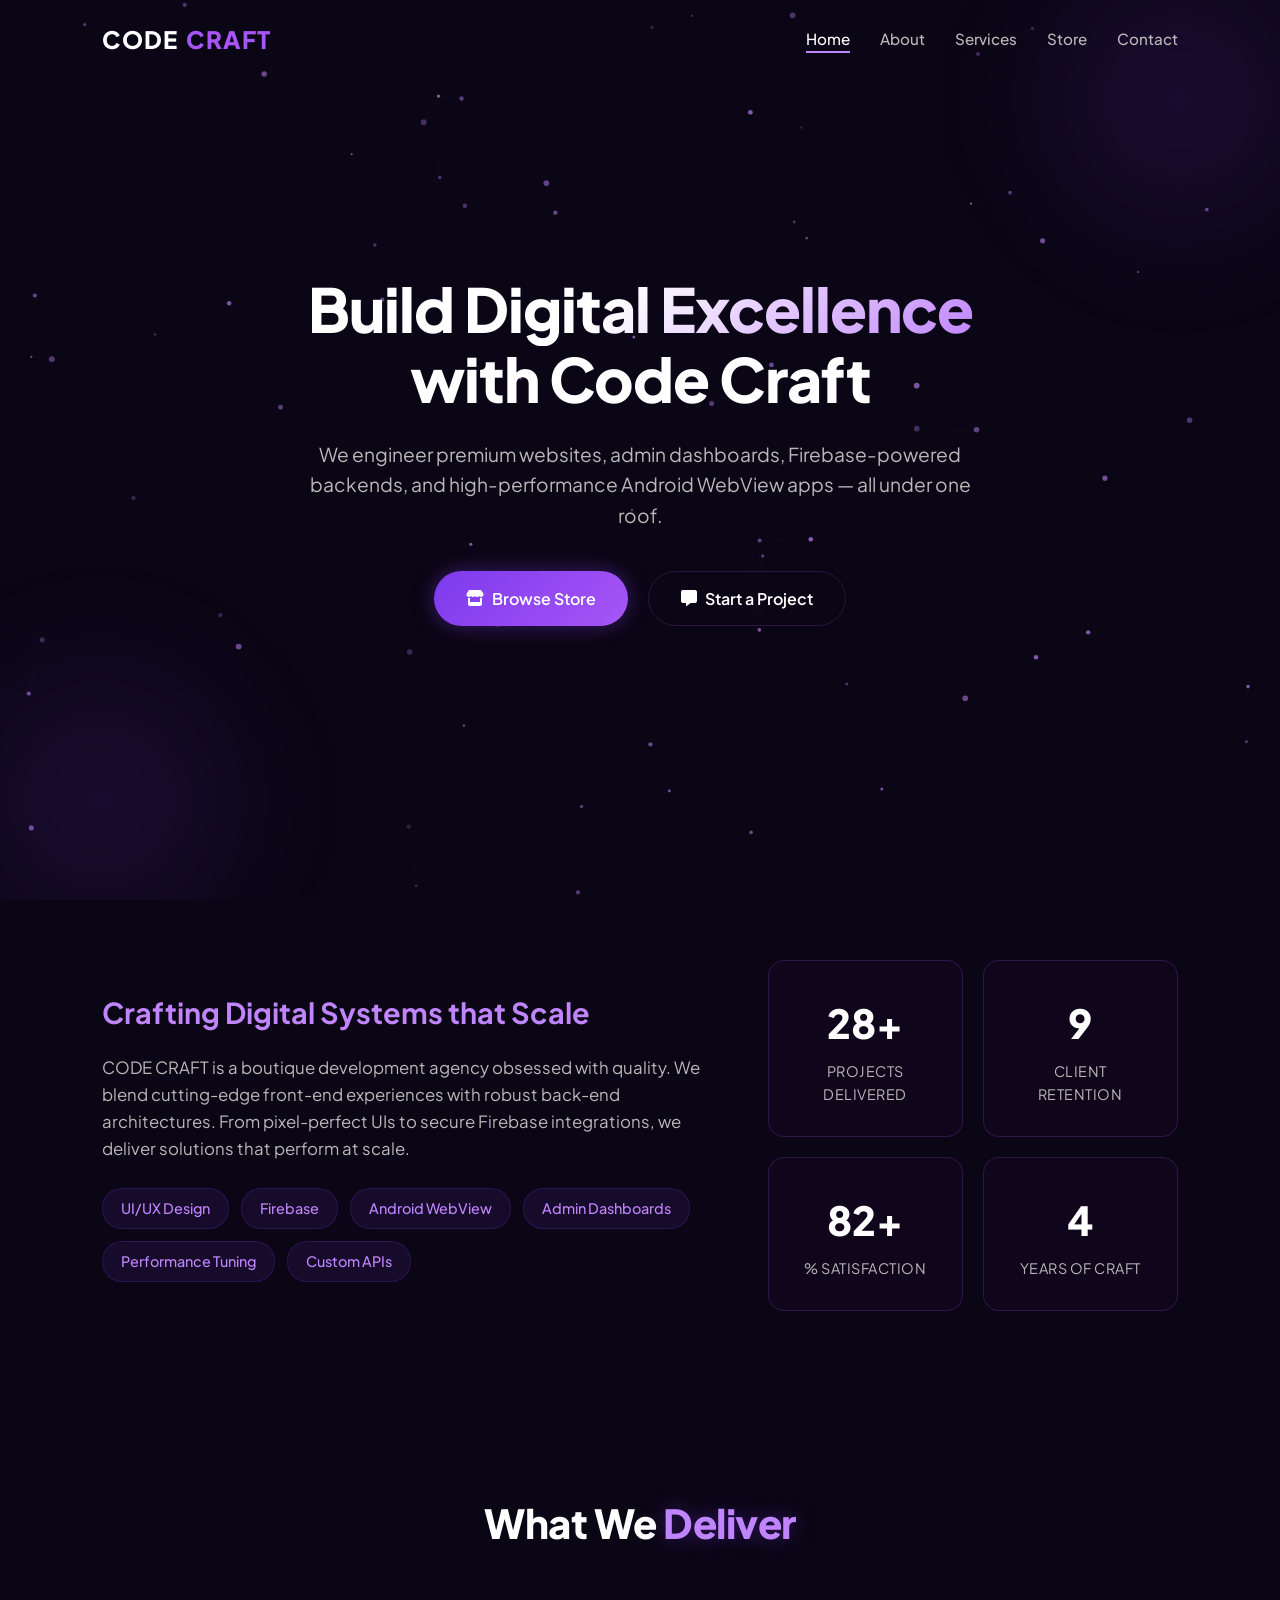
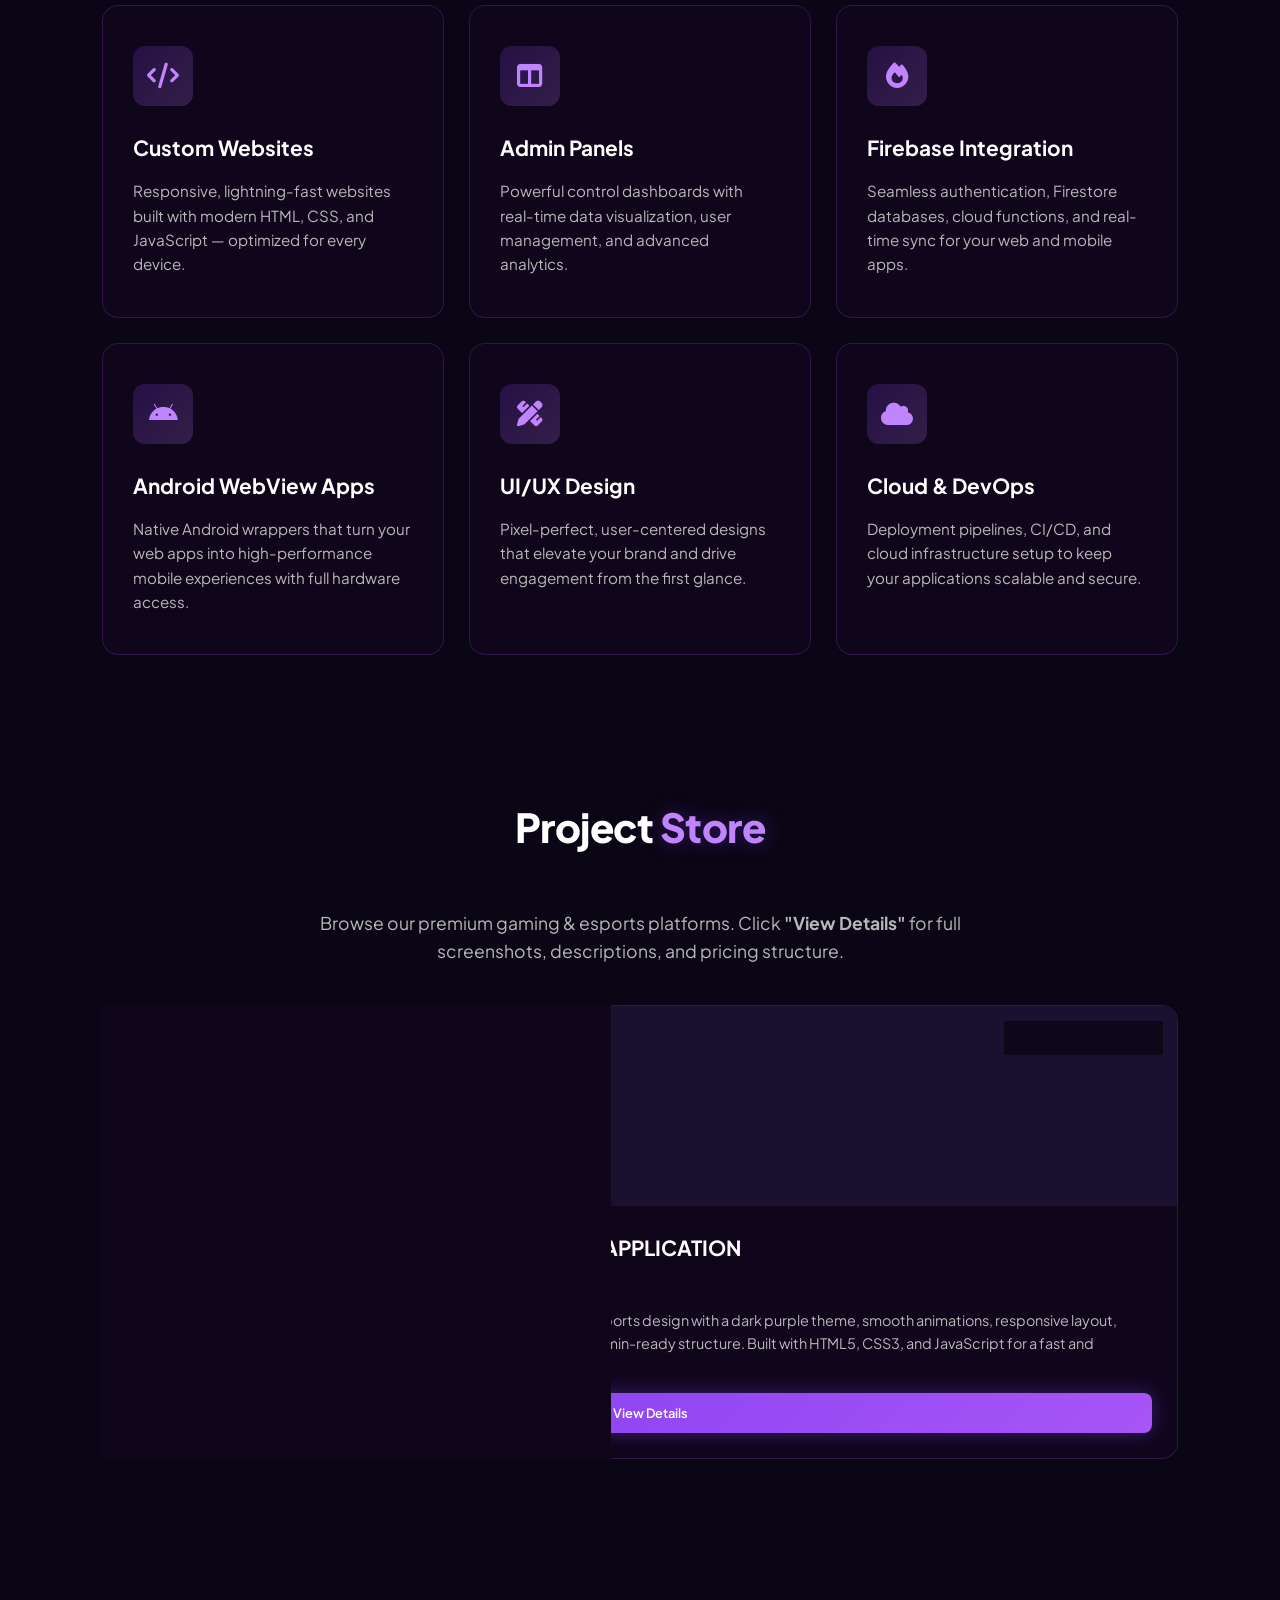
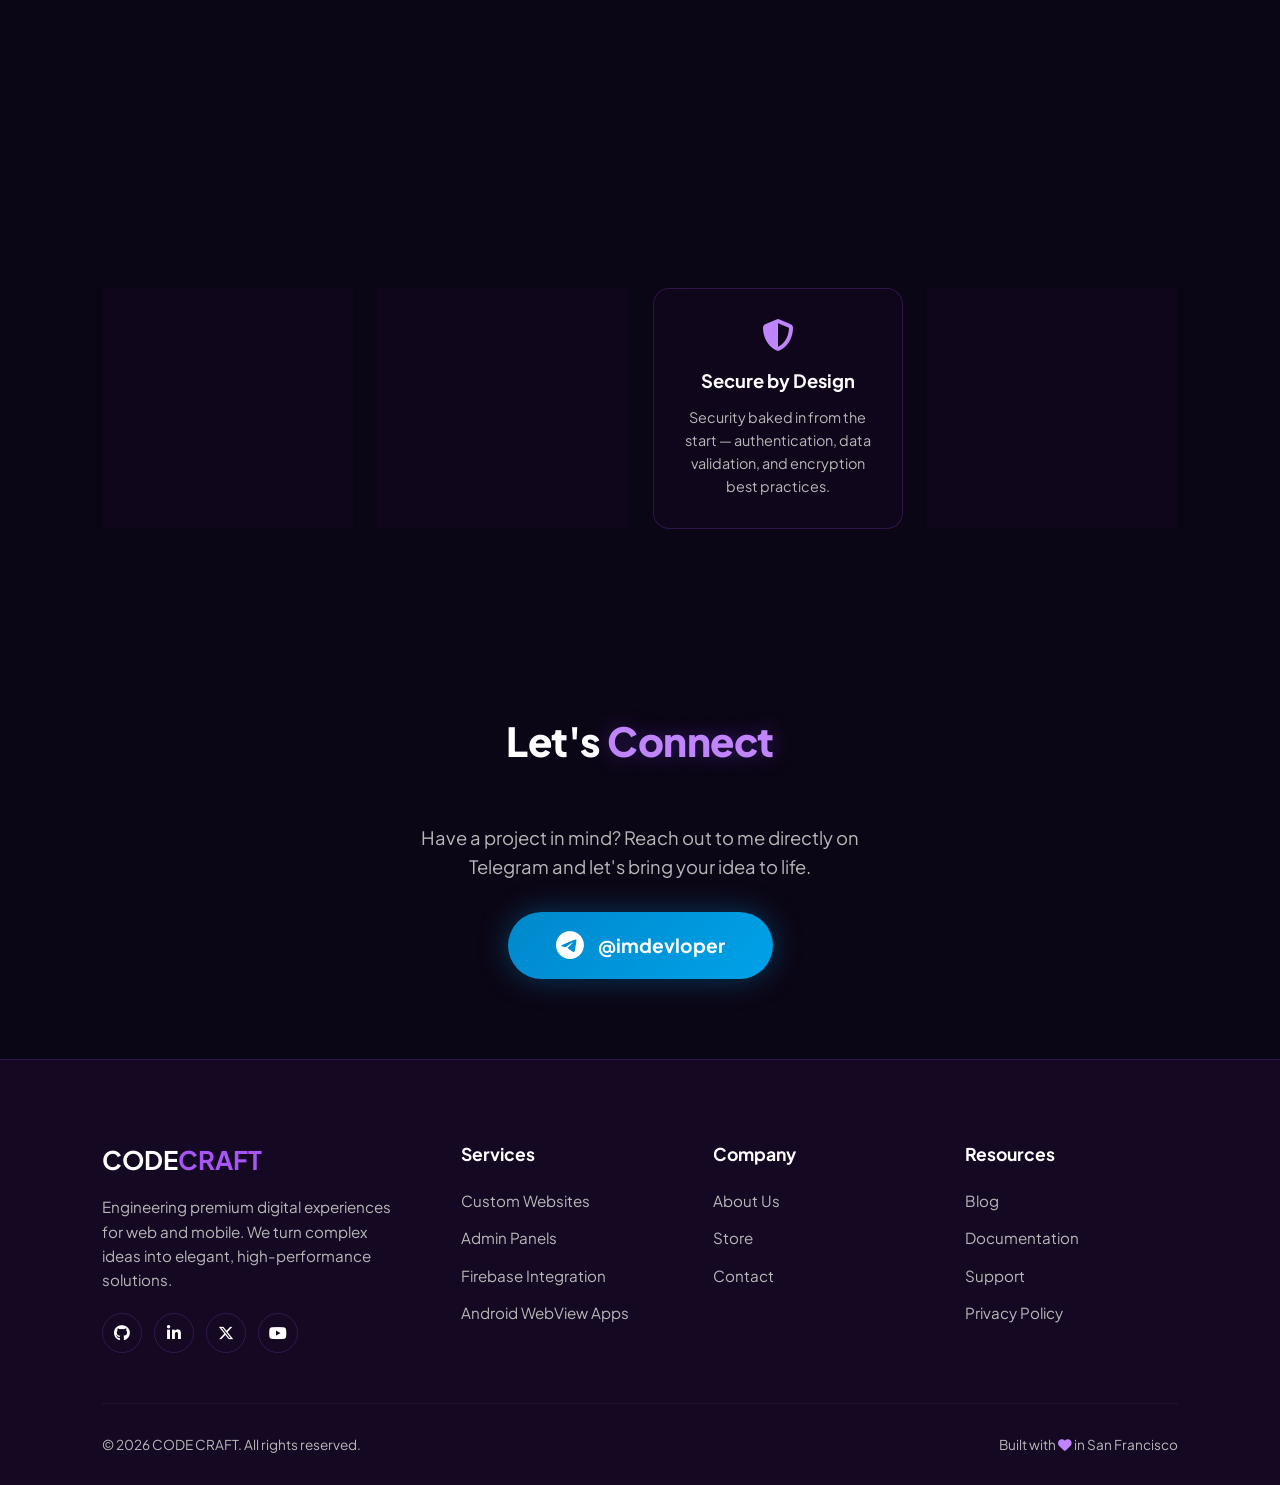
==== index.html @ 3f4c1cf3 "Add files via upload" ====
<!DOCTYPE html>
<html lang="en">
<head>
    <meta charset="UTF-8" />
    <meta name="viewport" content="width=device-width, initial-scale=1.0" />
    <title>CODE CRAFT | Project Store</title>
    <meta name="description" content="Premium software development agency specializing in custom websites, admin panels, Firebase integration, and Android WebView apps." />
    <meta name="keywords" content="Website Development, Android App, Firebase, Admin Panel, UI/UX, Portfolio, Custom Dashboard" />

    <link rel="stylesheet" href="https://cdnjs.cloudflare.com/ajax/libs/font-awesome/6.4.0/css/all.min.css" />
    <link rel="preconnect" href="https://fonts.googleapis.com" />
    <link rel="preconnect" href="https://fonts.gstatic.com" crossorigin />
    <link href="https://fonts.googleapis.com/css2?family=Plus+Jakarta+Sans:wght@300;400;500;600;700;800&display=swap" rel="stylesheet" />

    <link rel="stylesheet" href="styles.css" />
</head>
<body>

    <div id="preloader">
        <div class="loader"></div>
    </div>

    <div id="scroll-progress"></div>

    <div id="custom-glow"></div>

    <canvas id="particles-canvas"></canvas>

    <div id="admin-bar">
        <span><i class="fa-solid fa-lock-open"></i> Admin Mode</span>
        <button class="btn" id="admin-exit-btn"><i class="fa-solid fa-sign-out-alt"></i> Exit</button>
    </div>

    <header id="main-header">
        <div class="nav-container">
            <div class="logo" id="admin-trigger">CODE<span>CRAFT</span></div>
            <button class="hamburger" id="menu-toggle" aria-label="Toggle navigation menu">
                <i class="fa-solid fa-bars"></i>
            </button>
            <ul class="nav-links" id="nav-links">
                <li><a href="#hero" class="active">Home</a></li>
                <li><a href="#about">About</a></li>
                <li><a href="#services">Services</a></li>
                <li><a href="#projects">Store</a></li>
                <li><a href="#contact">Contact</a></li>
            </ul>
        </div>
    </header>

    <section class="hero section-padding" id="hero">
        <div class="hero-content">
            <h1>Build <span>Digital Excellence</span> with Code Craft</h1>
            <p>
                We engineer premium websites, admin dashboards, Firebase-powered backends,
                and high-performance Android WebView apps — all under one roof.
            </p>
            <div class="btn-group">
                <a href="#projects" class="btn btn-primary"><i class="fa-solid fa-store"></i> Browse Store</a>
                <a href="#contact" class="btn btn-secondary"><i class="fa-solid fa-message"></i> Start a Project</a>
            </div>
        </div>
        <div class="glow-circle" style="top:-100px;right:-100px;"></div>
        <div class="glow-circle" style="bottom:-100px;left:-100px;"></div>
    </section>

    <section class="section-padding" id="about" style="padding-top:60px;">
        <div class="about-grid">
            <div class="about-text reveal">
                <h3>Crafting Digital Systems that Scale</h3>
                <p>
                    CODE CRAFT is a boutique development agency obsessed with quality.
                    We blend cutting-edge front-end experiences with robust back-end
                    architectures. From pixel-perfect UIs to secure Firebase integrations,
                    we deliver solutions that perform at scale.
                </p>
                <div class="capability-tags">
                    <span class="tag">UI/UX Design</span>
                    <span class="tag">Firebase</span>
                    <span class="tag">Android WebView</span>
                    <span class="tag">Admin Dashboards</span>
                    <span class="tag">Performance Tuning</span>
                    <span class="tag">Custom APIs</span>
                </div>
            </div>
            <div class="stats-grid reveal">
                <div class="stat-card glass-panel">
                    <div class="stat-number" data-count="28">0</div>
                    <div class="stat-label">Projects Delivered</div>
                </div>
                <div class="stat-card glass-panel">
                    <div class="stat-number" data-count="9">0</div>
                    <div class="stat-label">Client Retention</div>
                </div>
                <div class="stat-card glass-panel">
                    <div class="stat-number" data-count="100">0</div>
                    <div class="stat-label">% Satisfaction</div>
                </div>
                <div class="stat-card glass-panel">
                    <div class="stat-number" data-count="4">0</div>
                    <div class="stat-label">Years of Craft</div>
                </div>
            </div>
        </div>
    </section>

    <section class="section-padding" id="services">
        <h2 class="section-title reveal">What We <span>Deliver</span></h2>
        <div class="services-grid">
            <div class="service-card glass-panel reveal">
                <div class="service-icon"><i class="fa-solid fa-code"></i></div>
                <h3>Custom Websites</h3>
                <p>Responsive, lightning-fast websites built with modern HTML, CSS, and JavaScript — optimized for every device.</p>
            </div>
            <div class="service-card glass-panel reveal">
                <div class="service-icon"><i class="fa-solid fa-table-columns"></i></div>
                <h3>Admin Panels</h3>
                <p>Powerful control dashboards with real-time data visualization, user management, and advanced analytics.</p>
            </div>
            <div class="service-card glass-panel reveal">
                <div class="service-icon"><i class="fa-solid fa-fire"></i></div>
                <h3>Firebase Integration</h3>
                <p>Seamless authentication, Firestore databases, cloud functions, and real-time sync for your web and mobile apps.</p>
            </div>
            <div class="service-card glass-panel reveal">
                <div class="service-icon"><i class="fa-brands fa-android"></i></div>
                <h3>Android WebView Apps</h3>
                <p>Native Android wrappers that turn your web apps into high-performance mobile experiences with full hardware access.</p>
            </div>
            <div class="service-card glass-panel reveal">
                <div class="service-icon"><i class="fa-solid fa-pen-ruler"></i></div>
                <h3>UI/UX Design</h3>
                <p>Pixel-perfect, user-centered designs that elevate your brand and drive engagement from the first glance.</p>
            </div>
            <div class="service-card glass-panel reveal">
                <div class="service-icon"><i class="fa-solid fa-cloud"></i></div>
                <h3>Cloud &amp; DevOps</h3>
                <p>Deployment pipelines, CI/CD, and cloud infrastructure setup to keep your applications scalable and secure.</p>
            </div>
        </div>
    </section>

    <section class="section-padding" id="projects" style="padding-top:60px;">
        <h2 class="section-title reveal">Project <span>Store</span></h2>
        <p class="store-intro reveal">
            Browse our premium gaming & esports platforms. Click <strong>"View Details"</strong> for full screenshots, descriptions, and pricing structure.
        </p>
        <div class="projects-grid" id="projects-grid">
            </div>
        <div class="add-project-card glass-panel reveal" id="add-project-card">
            <i class="fa-solid fa-circle-plus"></i>
            <span>Add New Project</span>
        </div>
    </section>

    <section class="section-padding" id="technologies" style="padding-top:40px;">
        <h2 class="section-title reveal">Tech Stack <span>&amp; Advantage</span></h2>

        <div class="tech-container reveal">
            <div class="tech-card glass-panel"><i class="fa-brands fa-html5"></i><span>HTML5</span></div>
            <div class="tech-card glass-panel"><i class="fa-brands fa-css3-alt"></i><span>CSS3</span></div>
            <div class="tech-card glass-panel"><i class="fa-brands fa-js"></i><span>JavaScript</span></div>
            <div class="tech-card glass-panel"><i class="fa-brands fa-firebase"></i><span>Firebase</span></div>
            <div class="tech-card glass-panel"><i class="fa-brands fa-android"></i><span>Android</span></div>
            <div class="tech-card glass-panel"><i class="fa-solid fa-cloud"></i><span>Cloud</span></div>
        </div>

        <div class="why-grid">
            <div class="why-card glass-panel reveal">
                <i class="fa-solid fa-gem"></i>
                <h3>Premium Quality</h3>
                <p>Every line of code is written with precision, ensuring durability and a polished user experience.</p>
            </div>
            <div class="why-card glass-panel reveal">
                <i class="fa-solid fa-bolt"></i>
                <h3>Lightning Speed</h3>
                <p>Optimized assets, lazy loading, and efficient rendering — your users will never wait.</p>
            </div>
            <div class="why-card glass-panel reveal">
                <i class="fa-solid fa-shield-halved"></i>
                <h3>Secure by Design</h3>
                <p>Security baked in from the start — authentication, data validation, and encryption best practices.</p>
            </div>
            <div class="why-card glass-panel reveal">
                <i class="fa-solid fa-headset"></i>
                <h3>Dedicated Support</h3>
                <p>We're with you beyond launch — maintenance, updates, and continuous improvement.</p>
            </div>
        </div>
    </section>

    <section class="section-padding" id="contact">
        <h2 class="section-title reveal">Let's <span>Connect</span></h2>
        <div class="contact-simple reveal">
            <p>Have a project in mind? Reach out to me directly on Telegram and let's bring your idea to life.</p>
            <a href="https://t.me/imdevloper" target="_blank" class="telegram-btn">
                <i class="fa-brands fa-telegram"></i> @imdevloper
            </a>
        </div>
    </section>

    <footer>
        <div class="footer-grid">
            <div class="footer-brand">
                <h3>CODE<span style="color:var(--primary-light);">CRAFT</span></h3>
                <p>Engineering premium digital experiences for web and mobile. We turn complex ideas into elegant, high-performance solutions.</p>
                <div class="footer-socials">
                    <a href="#" aria-label="GitHub"><i class="fa-brands fa-github"></i></a>
                    <a href="#" aria-label="LinkedIn"><i class="fa-brands fa-linkedin-in"></i></a>
                    <a href="#" aria-label="Twitter"><i class="fa-brands fa-x-twitter"></i></a>
                    <a href="#" aria-label="YouTube"><i class="fa-brands fa-youtube"></i></a>
                </div>
            </div>
            <div class="footer-col">
                <h4>Services</h4>
                <ul>
                    <li><a href="#services">Custom Websites</a></li>
                    <li><a href="#services">Admin Panels</a></li>
                    <li><a href="#services">Firebase Integration</a></li>
                    <li><a href="#services">Android WebView Apps</a></li>
                </ul>
            </div>
            <div class="footer-col">
                <h4>Company</h4>
                <ul>
                    <li><a href="#about">About Us</a></li>
                    <li><a href="#projects">Store</a></li>
                    <li><a href="#contact">Contact</a></li>
                </ul>
            </div>
            <div class="footer-col">
                <h4>Resources</h4>
                <ul>
                    <li><a href="#">Blog</a></li>
                    <li><a href="#">Documentation</a></li>
                    <li><a href="#">Support</a></li>
                    <li><a href="#">Privacy Policy</a></li>
                </ul>
            </div>
        </div>
        <div class="footer-bottom">
            <span>&copy; 2026 CODE CRAFT. All rights reserved.</span>
            <span>Built with <i class="fa-solid fa-heart" style="color:var(--accent);"></i> in San Francisco</span>
        </div>
    </footer>

    <button id="back-to-top" aria-label="Return to Scroll View Top"><i class="fa-solid fa-arrow-up"></i></button>

    <script src="projects-data.js"></script>
    <script src="common.js"></script>
    <script>
        (function () {
            'use strict';

            var projects = [];
            var grid = document.getElementById('projects-grid');

            function loadAndRender() {
                projects = ProjectsStore.loadProjects();
                renderProjects();
            }

            function renderProjects() {
                if (!grid) return;
                grid.innerHTML = '';

                projects.forEach(function (proj, index) {
                    var card = document.createElement('div');
                    card.className = 'project-card glass-panel reveal';
                    card.dataset.index = index;
                    card.dataset.id = proj.id;

                    // Thumbnail
                    var imgWrapper = document.createElement('div');
                    imgWrapper.className = 'project-img-wrapper';
                    var badge = document.createElement('span');
                    badge.className = 'project-badge';
                    badge.textContent = proj.category || 'Project';
                    var img = document.createElement('img');
                    img.className = 'lazy-img';
                    img.setAttribute('data-src', proj.thumbnail || '');
                    img.alt = proj.title || 'Project thumbnail';
                    imgWrapper.appendChild(badge);
                    imgWrapper.appendChild(img);

                    // Info
                    var info = document.createElement('div');
                    info.className = 'project-info';

                    var title = document.createElement('h3');
                    title.textContent = proj.title || 'Untitled';

                    var techDiv = document.createElement('div');
                    techDiv.className = 'project-tech';
                    (proj.tech || []).forEach(function (t) {
                        var pill = document.createElement('span');
                        pill.className = 'tech-pill';
                        pill.textContent = t;
                        techDiv.appendChild(pill);
                    });

                    // Short description
                    var desc = document.createElement('p');
                    desc.className = 'project-desc clamp';
                    desc.textContent = proj.shortDescription || '';

                    // Actions — "View Details" button (Price removed from main dashboard)
                    var actions = document.createElement('div');
                    actions.className = 'project-actions';

                    var detailsBtn = document.createElement('a');
                    detailsBtn.className = 'btn btn-primary';
                    detailsBtn.innerHTML = '<i class="fa-solid fa-circle-info"></i> View Details';
                    detailsBtn.href = 'project-details.html?id=' + encodeURIComponent(proj.id);
                    window.attachRipple && window.attachRipple(detailsBtn);

                    actions.appendChild(detailsBtn);

                    info.appendChild(title);
                    if ((proj.tech || []).length) info.appendChild(techDiv);
                    info.appendChild(desc);
                    info.appendChild(actions);

                    // Admin edit controls
                    var editControls = document.createElement('div');
                    editControls.className = 'admin-edit-controls';
                    editControls.dataset.index = index;

                    var fields = [
                        { label: 'Title', key: 'title', type: 'text' },
                        { label: 'Category', key: 'category', type: 'text' },
                        { label: 'Thumbnail URL', key: 'thumbnail', type: 'text' },
                        { label: 'Screenshot URLs (comma separated)', key: 'screenshots', type: 'textarea' },
                        { label: 'Short Description (card)', key: 'shortDescription', type: 'textarea' },
                        { label: 'Full Description (details page)', key: 'fullDescription', type: 'textarea' },
                        { label: 'Old Price (with currency symbol)', key: 'oldPrice', type: 'text' },
                        { label: 'New Price (with currency symbol)', key: 'newPrice', type: 'text' },
                        { label: 'Contact / WhatsApp Link', key: 'contactLink', type: 'text' }
                    ];

                    fields.forEach(function (field) {
                        var wrapper = document.createElement('div');
                        wrapper.className = 'edit-field';
                        var label = document.createElement('label');
                        label.textContent = field.label;
                        var input;
                        if (field.type === 'textarea') {
                            input = document.createElement('textarea');
                            input.rows = 2;
                            var value = proj[field.key];
                            if (Array.isArray(value)) value = value.join(', ');
                            input.value = value || '';
                        } else {
                            input = document.createElement('input');
                            input.type = 'text';
                            input.value = proj[field.key] || '';
                        }
                        input.dataset.field = field.key;
                        wrapper.appendChild(label);
                        wrapper.appendChild(input);
                        editControls.appendChild(wrapper);
                    });

                    var editActionsRow = document.createElement('div');
                    editActionsRow.className = 'edit-actions-row';

                    var deleteBtn = document.createElement('button');
                    deleteBtn.className = 'btn btn-danger';
                    deleteBtn.innerHTML = '<i class="fa-solid fa-trash"></i> Delete';
                    deleteBtn.addEventListener('click', function (e) {
                        e.stopPropagation();
                        deleteProject(index);
                    });

                    var saveBtn = document.createElement('button');
                    saveBtn.className = 'btn btn-admin';
                    saveBtn.innerHTML = '<i class="fa-solid fa-save"></i> Save Changes';
                    saveBtn.addEventListener('click', function (e) {
                        e.stopPropagation();
                        saveProjectFromCard(card);
                    });

                    editActionsRow.appendChild(deleteBtn);
                    editActionsRow.appendChild(saveBtn);
                    editControls.appendChild(editActionsRow);

                    info.appendChild(editControls);
                    card.appendChild(imgWrapper);
                    card.appendChild(info);
                    grid.appendChild(card);
                });

                window.lazyLoadImages && window.lazyLoadImages();
                if (window.revealObserver) {
                    document.querySelectorAll('.reveal').forEach(function (el) {
                        if (el.classList.contains('active')) return;
                        window.revealObserver.observe(el);
                    });
                }
                if (window.isAdminActive && window.isAdminActive()) {
                    document.querySelectorAll('.admin-edit-controls').forEach(function (el) { el.classList.add('active'); });
                }
            }

            function saveProjectFromCard(card) {
                var index = parseInt(card.dataset.index, 10);
                if (isNaN(index) || index >= projects.length) return;
                var editControls = card.querySelector('.admin-edit-controls');
                if (!editControls) return;

                var inputs = editControls.querySelectorAll('input, textarea');
                var updated = Object.assign({}, projects[index]);
                inputs.forEach(function (input) {
                    var key = input.dataset.field;
                    var val = input.value;
                    if (key === 'screenshots') {
                        val = val.split(',').map(function (s) { return s.trim(); }).filter(Boolean);
                    }
                    updated[key] = val;
                });
                projects[index] = updated;
                ProjectsStore.saveProjects(projects);
                renderProjects();

                var savedCard = grid.querySelector('.project-card[data-index="' + index + '"]');
                var btn = savedCard && savedCard.querySelector('.admin-edit-controls .btn-admin');
                if (btn) {
                    var orig = btn.innerHTML;
                    btn.innerHTML = '<i class="fa-solid fa-check"></i> Saved!';
                    setTimeout(function () { btn.innerHTML = orig; }, 1200);
                }
            }

            function deleteProject(index) {
                if (index < 0 || index >= projects.length) return;
                var proj = projects[index];
                var ok = window.confirm('Delete "' + (proj.title || 'this project') + '"? This cannot be undone.');
                if (!ok) return;
                projects.splice(index, 1);
                ProjectsStore.saveProjects(projects);
                renderProjects();
            }

            function addNewProject() {
                var maxId = projects.reduce(function (max, p) { return Math.max(max, Number(p.id) || 0); }, 0);
                var newProject = {
                    id: maxId + 1,
                    title: 'New Project',
                    category: 'Web Application',
                    shortDescription: 'Add a short description.',
                    fullDescription: 'Add complete details.',
                    thumbnail: 'https://images.unsplash.com/photo-1460925895917-afdab827c52f?auto=format&fit=crop&w=600&q=80',
                    screenshots: ['https://images.unsplash.com/photo-1460925895917-afdab827c52f?auto=format&fit=crop&w=1200&q=80'],
                    tech: [],
                    oldPrice: '',
                    newPrice: '',
                    contactLink: 'https://t.me/imdevloper'
                };
                projects.push(newProject);
                ProjectsStore.saveProjects(projects);
                renderProjects();

                var newCard = grid.querySelector('.project-card[data-id="' + newProject.id + '"]');
                if (newCard) {
                    newCard.scrollIntoView({ behavior: 'smooth', block: 'center' });
                    var controls = newCard.querySelector('.admin-edit-controls');
                    if (controls) controls.classList.add('active');
                }
            }

            var addProjectCard = document.getElementById('add-project-card');
            if (addProjectCard) {
                addProjectCard.addEventListener('click', addNewProject);
            }

            function syncAddCardVisibility(active) {
                if (addProjectCard) addProjectCard.classList.toggle('active', !!active);
            }

            document.addEventListener('admin-mode-change', function (e) {
                document.querySelectorAll('.admin-edit-controls').forEach(function (el) {
                    el.classList.toggle('active', e.detail.active);
                });
                syncAddCardVisibility(e.detail.active);
            });

            window.addEventListener('load', function () {
                loadAndRender();
                setTimeout(function () { window.lazyLoadImages && window.lazyLoadImages(); }, 200);
                if (window.isAdminActive) syncAddCardVisibility(window.isAdminActive());
            });
        })();
    </script>
</body>
</html>
---- styles.css ----
/* CODE CRAFT — shared stylesheet (index.html + project-details.html) */
        /* ==========================================================================
           1. DESIGN SYSTEM & VARIABLES
           ========================================================================= */
        :root {
            --bg-main: #0B0615;
            --bg-secondary: #140822;
            --primary: #7C3AED;
            --primary-light: #A855F7;
            --accent: #C084FC;
            --text-white: #FFFFFF;
            --text-gray: #B8B8B8;
            --glass-bg: rgba(20, 8, 34, 0.6);
            --glass-border: rgba(168, 85, 247, 0.2);
            --glow-shadow: 0 0 20px rgba(124, 58, 237, 0.4);
            --font-main: 'Plus Jakarta Sans', sans-serif;
            --transition: all 0.4s cubic-bezier(0.16, 1, 0.3, 1);
        }

        /* ==========================================================================
           2. BASE STYLES & RESET
           ========================================================================= */
        * {
            margin: 0;
            padding: 0;
            box-sizing: border-box;
            scroll-behavior: smooth;
        }

        body {
            background-color: var(--bg-main);
            color: var(--text-white);
            font-family: var(--font-main);
            overflow-x: hidden;
            line-height: 1.6;
        }

        ul {
            list-style: none;
        }
        a {
            color: inherit;
            text-decoration: none;
        }
        img {
            max-width: 100%;
            height: auto;
            display: block;
        }
        input,
        textarea,
        button {
            font-family: inherit;
        }

        /* Custom Scrollbar */
        ::-webkit-scrollbar {
            width: 8px;
        }
        ::-webkit-scrollbar-track {
            background: var(--bg-main);
        }
        ::-webkit-scrollbar-thumb {
            background: var(--primary);
            border-radius: 4px;
        }
        ::-webkit-scrollbar-thumb:hover {
            background: var(--primary-light);
        }

        /* Utility Components */
        .section-padding {
            padding: 100px 8% 80px 8%;
        }
        .section-title {
            text-align: center;
            font-size: 2.5rem;
            font-weight: 800;
            margin-bottom: 50px;
            letter-spacing: -0.5px;
        }
        .section-title span {
            color: var(--accent);
            text-shadow: var(--glow-shadow);
        }

        /* Glassmorphism Global Class */
        .glass-panel {
            background: var(--glass-bg);
            backdrop-filter: blur(12px);
            -webkit-backdrop-filter: blur(12px);
            border: 1px solid var(--glass-border);
            border-radius: 16px;
        }

        /* Reveal on Scroll Core Class */
        .reveal {
            opacity: 0;
            transform: translateY(30px);
            transition: opacity 0.8s ease, transform 0.8s cubic-bezier(0.16, 1, 0.3, 1);
        }
        .reveal.active {
            opacity: 1;
            transform: translateY(0);
        }

        /* ==========================================================================
           3. ADVANCED SYSTEM EFFECTS & DECORATIONS
           ========================================================================= */
        /* Preloader */
        #preloader {
            position: fixed;
            top: 0;
            left: 0;
            width: 100%;
            height: 100%;
            background: var(--bg-main);
            z-index: 9999;
            display: flex;
            justify-content: center;
            align-items: center;
            transition: opacity 0.5s ease;
        }
        .loader {
            width: 50px;
            height: 50px;
            border: 3px solid var(--glass-border);
            border-top-color: var(--primary-light);
            border-radius: 50%;
            animation: spin 1s linear infinite;
        }
        @keyframes spin {
            to {
                transform: rotate(360deg);
            }
        }

        /* Scroll Progress Bar */
        #scroll-progress {
            position: fixed;
            top: 0;
            left: 0;
            height: 4px;
            background: linear-gradient(to right, var(--primary), var(--accent));
            z-index: 1000;
            width: 0%;
        }

        /* Global Background Particles Canvas */
        #particles-canvas {
            position: fixed;
            top: 0;
            left: 0;
            width: 100%;
            height: 100%;
            z-index: -1;
            pointer-events: none;
        }

        /* Ambient Glow Circles */
        .glow-circle {
            position: absolute;
            width: 400px;
            height: 400px;
            background: radial-gradient(circle, rgba(124, 58, 237, 0.15) 0%, rgba(0, 0, 0, 0) 70%);
            border-radius: 50%;
            pointer-events: none;
            filter: blur(40px);
        }

        /* Custom Interactive Pointer Glow */
        #custom-glow {
            position: fixed;
            width: 300px;
            height: 300px;
            background: radial-gradient(circle, rgba(192, 132, 252, 0.1) 0%, rgba(0, 0, 0, 0) 70%);
            border-radius: 50%;
            pointer-events: none;
            z-index: 9998;
            transform: translate(-50%, -50%);
            display: none;
            filter: blur(20px);
        }

        /* ==========================================================================
           4. NAVIGATION HEADER
           ========================================================================= */
        header {
            position: fixed;
            top: 0;
            left: 0;
            width: 100%;
            z-index: 99;
            padding: 20px 8%;
            transition: var(--transition);
        }
        header.scrolled {
            background: rgba(11, 6, 21, 0.85);
            backdrop-filter: blur(12px);
            padding: 15px 8%;
            border-bottom: 1px solid var(--glass-border);
        }
        .nav-container {
            display: flex;
            justify-content: space-between;
            align-items: center;
        }
        .logo {
            font-size: 1.5rem;
            font-weight: 800;
            color: var(--text-white);
            letter-spacing: 1px;
            display: flex;
            align-items: center;
            gap: 8px;
            cursor: default;
        }
        .logo span {
            color: var(--primary-light);
        }
        .nav-links {
            display: flex;
            gap: 30px;
        }
        .nav-links a {
            font-size: 0.95rem;
            font-weight: 500;
            color: var(--text-gray);
            transition: var(--transition);
            position: relative;
        }
        .nav-links a:hover,
        .nav-links a.active {
            color: var(--text-white);
        }
        .nav-links a::after {
            content: '';
            position: absolute;
            bottom: -5px;
            left: 0;
            width: 0;
            height: 2px;
            background: var(--accent);
            transition: var(--transition);
        }
        .nav-links a:hover::after,
        .nav-links a.active::after {
            width: 100%;
        }

        /* Mobile Menu Toggle */
        .hamburger {
            display: none;
            cursor: pointer;
            background: none;
            border: none;
            color: white;
            font-size: 1.5rem;
        }

        /* ==========================================================================
           5. HERO SECTION
           ========================================================================= */
        .hero {
            min-height: 100vh;
            display: flex;
            align-items: center;
            position: relative;
            overflow: hidden;
            padding-top: 80px;
        }
        .hero-content {
            max-width: 800px;
            margin: 0 auto;
            text-align: center;
            z-index: 2;
        }
        .hero h1 {
            font-size: 3.8rem;
            font-weight: 800;
            line-height: 1.15;
            margin-bottom: 25px;
            letter-spacing: -1px;
        }
        .hero h1 span {
            background: linear-gradient(135deg, var(--text-white) 30%, var(--accent) 100%);
            -webkit-background-clip: text;
            -webkit-text-fill-color: transparent;
        }
        .hero p {
            font-size: 1.2rem;
            color: var(--text-gray);
            margin-bottom: 40px;
            max-width: 700px;
            margin-inline: auto;
        }

        /* Interactive Luxury Buttons */
        .btn-group {
            display: flex;
            gap: 20px;
            justify-content: center;
        }
        .btn {
            padding: 14px 32px;
            border-radius: 30px;
            font-weight: 600;
            font-size: 1rem;
            cursor: pointer;
            transition: var(--transition);
            position: relative;
            overflow: hidden;
            display: inline-flex;
            align-items: center;
            gap: 8px;
        }
        .btn-primary {
            background: linear-gradient(135deg, var(--primary), var(--primary-light));
            color: var(--text-white);
            border: none;
            box-shadow: var(--glow-shadow);
        }
        .btn-primary:hover {
            box-shadow: 0 0 30px rgba(168, 85, 247, 0.6);
            transform: translateY(-2px);
        }
        .btn-secondary {
            background: transparent;
            color: var(--text-white);
            border: 1px solid var(--glass-border);
            backdrop-filter: blur(5px);
        }
        .btn-secondary:hover {
            background: rgba(255, 255, 255, 0.05);
            border-color: var(--accent);
            transform: translateY(-2px);
        }
        .btn-buy {
            background: linear-gradient(135deg, #00c853, #00e676);
            color: #fff;
            border: none;
            box-shadow: 0 0 20px rgba(0, 200, 83, 0.3);
        }
        .btn-buy:hover {
            box-shadow: 0 0 40px rgba(0, 200, 83, 0.5);
            transform: translateY(-2px);
        }

        /* Admin-only edit button */
        .btn-admin {
            background: rgba(255, 215, 0, 0.15);
            border: 1px solid gold;
            color: gold;
        }
        .btn-admin:hover {
            background: rgba(255, 215, 0, 0.25);
        }

        /* Button Ripple Effect Style */
        .ripple {
            position: absolute;
            background: rgba(255, 255, 255, 0.3);
            border-radius: 50%;
            transform: scale(0);
            animation: ripple-anim 0.6s linear;
            pointer-events: none;
        }
        @keyframes ripple-anim {
            to {
                transform: scale(4);
                opacity: 0;
            }
        }

        /* ==========================================================================
           6. ABOUT & STATS SECTION
           ========================================================================= */
        .about-grid {
            display: grid;
            grid-template-columns: 1.2fr 0.8fr;
            gap: 50px;
            align-items: center;
        }
        .about-text h3 {
            font-size: 1.8rem;
            margin-bottom: 20px;
            color: var(--accent);
        }
        .about-text p {
            color: var(--text-gray);
            margin-bottom: 25px;
            font-size: 1.05rem;
        }
        .capability-tags {
            display: flex;
            flex-wrap: wrap;
            gap: 12px;
        }
        .tag {
            padding: 8px 18px;
            background: rgba(124, 58, 237, 0.1);
            border: 1px solid rgba(124, 58, 237, 0.2);
            border-radius: 20px;
            font-size: 0.9rem;
            color: var(--accent);
            font-weight: 500;
        }

        /* Stats Grid */
        .stats-grid {
            display: grid;
            grid-template-columns: repeat(2, 1fr);
            gap: 20px;
        }
        .stat-card {
            padding: 30px;
            text-align: center;
            transition: var(--transition);
        }
        .stat-card:hover {
            transform: translateY(-5px);
            border-color: var(--accent);
        }
        .stat-number {
            font-size: 2.5rem;
            font-weight: 800;
            color: var(--text-white);
            margin-bottom: 5px;
        }
        .stat-label {
            font-size: 0.9rem;
            color: var(--text-gray);
            letter-spacing: 0.5px;
            text-transform: uppercase;
        }

        /* ==========================================================================
           7. SERVICES SECTION (Premium Animated Cards)
           ========================================================================= */
        .services-grid {
            display: grid;
            grid-template-columns: repeat(auto-fit, minmax(280px, 1fr));
            gap: 25px;
        }
        .service-card {
            padding: 40px 30px;
            position: relative;
            overflow: hidden;
            transition: var(--transition);
            display: flex;
            flex-direction: column;
            gap: 15px;
        }
        .service-card::before {
            content: '';
            position: absolute;
            top: 0;
            left: 0;
            width: 100%;
            height: 100%;
            background: linear-gradient(135deg, transparent, rgba(168, 85, 247, 0.05));
            opacity: 0;
            transition: var(--transition);
        }
        .service-card:hover::before {
            opacity: 1;
        }
        .service-card:hover {
            transform: translateY(-8px);
            border-color: var(--accent);
            box-shadow: var(--glow-shadow);
        }
        .service-icon {
            width: 60px;
            height: 60px;
            border-radius: 12px;
            background: linear-gradient(135deg, rgba(124, 58, 237, 0.2), rgba(192, 132, 252, 0.2));
            display: flex;
            justify-content: center;
            align-items: center;
            font-size: 1.6rem;
            color: var(--accent);
            margin-bottom: 10px;
        }
        .service-card h3 {
            font-size: 1.3rem;
            font-weight: 700;
        }
        .service-card p {
            color: var(--text-gray);
            font-size: 0.95rem;
        }

        /* ==========================================================================
           8. PROJECT STORE SECTION
           ========================================================================= */
        .store-intro {
            text-align: center;
            color: var(--text-gray);
            font-size: 1.1rem;
            margin-bottom: 40px;
            max-width: 700px;
            margin-left: auto;
            margin-right: auto;
        }
        .projects-grid {
            display: grid;
            grid-template-columns: repeat(auto-fit, minmax(320px, 1fr));
            gap: 30px;
        }
        .project-card {
            overflow: hidden;
            display: flex;
            flex-direction: column;
            transition: var(--transition);
            height: 100%;
            cursor: default;
        }
        .project-card:hover {
            transform: translateY(-8px);
            border-color: var(--accent);
            box-shadow: var(--glow-shadow);
        }
        .project-img-wrapper {
            position: relative;
            width: 100%;
            height: 200px;
            overflow: hidden;
            background: #1a1030;
        }
        .project-img-wrapper img {
            width: 100%;
            height: 100%;
            object-fit: cover;
            transition: transform 0.6s cubic-bezier(0.16, 1, 0.3, 1);
        }
        .project-card:hover .project-img-wrapper img {
            transform: scale(1.08);
        }
        .project-badge {
            position: absolute;
            top: 15px;
            right: 15px;
            padding: 6px 14px;
            background: rgba(11, 6, 21, 0.8);
            border: 1px solid var(--accent);
            border-radius: 20px;
            font-size: 0.75rem;
            font-weight: 600;
            color: var(--accent);
            backdrop-filter: blur(5px);
        }
        .project-info {
            padding: 25px;
            flex-grow: 1;
            display: flex;
            flex-direction: column;
        }
        .project-info h3 {
            font-size: 1.3rem;
            font-weight: 700;
            margin-bottom: 8px;
        }
        .project-tech {
            display: flex;
            flex-wrap: wrap;
            gap: 6px;
            margin-bottom: 12px;
        }
        .tech-pill {
            font-size: 0.7rem;
            color: var(--text-gray);
            background: rgba(255, 255, 255, 0.05);
            padding: 3px 10px;
            border-radius: 4px;
        }
        .project-desc {
            color: var(--text-gray);
            font-size: 0.9rem;
            margin-bottom: 15px;
            flex-grow: 1;
        }
        /* Card short-description: clamp to 3 lines with an automatic ellipsis */
        .project-desc.clamp {
            display: -webkit-box;
            -webkit-line-clamp: 3;
            -webkit-box-orient: vertical;
            overflow: hidden;
        }
        .project-price {
            display: inline-block;
            background: linear-gradient(135deg, var(--primary), var(--primary-light));
            padding: 6px 20px;
            border-radius: 20px;
            font-weight: 700;
            font-size: 1.1rem;
            margin-bottom: 15px;
            align-self: flex-start;
            box-shadow: var(--glow-shadow);
        }
        .project-actions {
            display: flex;
            gap: 10px;
            margin-top: auto;
            flex-wrap: wrap;
        }
        .project-actions .btn {
            padding: 10px 16px;
            font-size: 0.8rem;
            flex: 1;
            justify-content: center;
            border-radius: 8px;
            min-width: 80px;
        }

        /* ===== ADMIN EDIT STYLES ===== */
        .admin-edit-controls {
            display: none;
            margin-top: 10px;
            border-top: 1px solid rgba(255, 215, 0, 0.2);
            padding-top: 15px;
            gap: 10px;
            flex-direction: column;
        }
        .admin-edit-controls.active {
            display: flex;
        }
        .admin-edit-controls .edit-field {
            display: flex;
            flex-direction: column;
            gap: 5px;
        }
        .admin-edit-controls label {
            font-size: 0.75rem;
            text-transform: uppercase;
            color: gold;
            letter-spacing: 0.5px;
        }
        .admin-edit-controls input,
        .admin-edit-controls textarea {
            background: rgba(0, 0, 0, 0.4);
            border: 1px solid rgba(255, 215, 0, 0.3);
            color: #fff;
            padding: 8px 12px;
            border-radius: 6px;
            font-size: 0.9rem;
            width: 100%;
        }
        .admin-edit-controls input:focus,
        .admin-edit-controls textarea:focus {
            outline: none;
            border-color: gold;
        }
        .admin-edit-controls .btn {
            padding: 6px 14px;
            font-size: 0.8rem;
            border-radius: 6px;
            align-self: flex-end;
        }
        .admin-edit-controls .edit-actions-row {
            display: flex;
            gap: 10px;
            justify-content: flex-end;
        }
        .admin-edit-controls .edit-actions-row .btn {
            align-self: auto;
        }
        .btn-danger {
            background: rgba(255, 68, 68, 0.15);
            border: 1px solid #ff4444;
            color: #ff6b6b;
        }
        .btn-danger:hover {
            background: rgba(255, 68, 68, 0.3);
            box-shadow: 0 0 20px rgba(255, 68, 68, 0.3);
        }

        /* Add New Project card (admin mode only) */
        .add-project-card {
            display: none;
            flex-direction: column;
            align-items: center;
            justify-content: center;
            gap: 14px;
            min-height: 320px;
            border: 2px dashed rgba(255, 215, 0, 0.35);
            background: rgba(255, 215, 0, 0.03);
            cursor: pointer;
            transition: var(--transition);
            text-align: center;
            padding: 30px;
        }
        .add-project-card.active {
            display: flex;
        }
        .add-project-card:hover {
            border-color: gold;
            background: rgba(255, 215, 0, 0.07);
            transform: translateY(-5px);
        }
        .add-project-card i {
            font-size: 2.6rem;
            color: gold;
        }
        .add-project-card span {
            color: gold;
            font-weight: 600;
            font-size: 1rem;
        }

        /* Admin toggle bar */
        #admin-bar {
            display: none;
            background: rgba(0, 0, 0, 0.8);
            border-bottom: 2px solid gold;
            padding: 10px 8%;
            justify-content: space-between;
            align-items: center;
            position: fixed;
            top: 0;
            left: 0;
            width: 100%;
            z-index: 100;
            backdrop-filter: blur(10px);
        }
        #admin-bar.active {
            display: flex;
        }
        #admin-bar span {
            color: gold;
            font-weight: 600;
        }
        #admin-bar .btn {
            background: rgba(255, 215, 0, 0.15);
            border: 1px solid gold;
            color: gold;
            padding: 6px 18px;
            border-radius: 20px;
            font-size: 0.85rem;
            cursor: pointer;
            transition: var(--transition);
        }
        #admin-bar .btn:hover {
            background: rgba(255, 215, 0, 0.25);
        }

        /* ==========================================================================
           9. TECHNOLOGIES & WHY CHOOSE US
           ========================================================================= */
        .tech-container {
            display: flex;
            flex-wrap: wrap;
            justify-content: center;
            gap: 20px;
            margin-bottom: 80px;
        }
        .tech-card {
            padding: 20px 35px;
            display: flex;
            flex-direction: column;
            align-items: center;
            gap: 10px;
            transition: var(--transition);
            min-width: 130px;
        }
        .tech-card:hover {
            transform: translateY(-5px);
            border-color: var(--accent);
            background: rgba(124, 58, 237, 0.05);
        }
        .tech-card i {
            font-size: 2.5rem;
            color: var(--text-gray);
            transition: var(--transition);
        }
        .tech-card:hover i {
            color: var(--accent);
        }
        .tech-card span {
            font-size: 0.9rem;
            font-weight: 600;
        }

        .why-grid {
            display: grid;
            grid-template-columns: repeat(auto-fit, minmax(240px, 1fr));
            gap: 25px;
        }
        .why-card {
            padding: 30px;
            text-align: center;
            transition: var(--transition);
        }
        .why-card:hover {
            border-color: var(--accent);
            transform: scale(1.02);
        }
        .why-card i {
            font-size: 2rem;
            color: var(--accent);
            margin-bottom: 15px;
        }
        .why-card h3 {
            font-size: 1.15rem;
            margin-bottom: 10px;
        }
        .why-card p {
            font-size: 0.9rem;
            color: var(--text-gray);
        }

        /* ==========================================================================
           10. CONTACT SECTION (simplified)
           ========================================================================= */
        .contact-simple {
            display: flex;
            flex-direction: column;
            align-items: center;
            justify-content: center;
            text-align: center;
            gap: 30px;
            max-width: 700px;
            margin: 0 auto;
        }
        .contact-simple p {
            color: var(--text-gray);
            font-size: 1.15rem;
            max-width: 500px;
        }
        .telegram-btn {
            background: linear-gradient(135deg, #0088cc, #00a2e8);
            color: #fff;
            border: none;
            padding: 18px 48px;
            border-radius: 50px;
            font-size: 1.2rem;
            font-weight: 700;
            display: inline-flex;
            align-items: center;
            gap: 14px;
            box-shadow: 0 0 30px rgba(0, 136, 204, 0.4);
            transition: var(--transition);
            cursor: pointer;
        }
        .telegram-btn:hover {
            transform: scale(1.05) translateY(-3px);
            box-shadow: 0 0 50px rgba(0, 136, 204, 0.6);
        }
        .telegram-btn i {
            font-size: 1.8rem;
        }

        /* ==========================================================================
           11. FOOTER SECTION & BACK TO TOP
           ========================================================================= */
        footer {
            background: var(--bg-secondary);
            border-top: 1px solid var(--glass-border);
            padding: 80px 8% 30px 8%;
            position: relative;
        }
        .footer-grid {
            display: grid;
            grid-template-columns: 1.5fr repeat(3, 1fr);
            gap: 40px;
            margin-bottom: 50px;
        }
        .footer-brand h3 {
            font-size: 1.6rem;
            margin-bottom: 15px;
        }
        .footer-brand p {
            color: var(--text-gray);
            font-size: 0.95rem;
            margin-bottom: 20px;
            max-width: 300px;
        }
        .footer-socials {
            display: flex;
            gap: 12px;
        }
        .footer-socials a {
            width: 40px;
            height: 40px;
            border-radius: 50%;
            border: 1px solid var(--glass-border);
            display: flex;
            justify-content: center;
            align-items: center;
            transition: var(--transition);
        }
        .footer-socials a:hover {
            border-color: var(--accent);
            color: var(--accent);
            background: rgba(124, 58, 237, 0.05);
        }

        .footer-col h4 {
            font-size: 1.1rem;
            margin-bottom: 20px;
            position: relative;
        }
        .footer-col ul {
            display: flex;
            flex-direction: column;
            gap: 12px;
        }
        .footer-col a {
            color: var(--text-gray);
            font-size: 0.95rem;
            transition: var(--transition);
        }
        .footer-col a:hover {
            color: var(--accent);
            padding-left: 5px;
        }

        .footer-bottom {
            border-top: 1px solid rgba(255, 255, 255, 0.05);
            padding-top: 30px;
            display: flex;
            justify-content: space-between;
            align-items: center;
            font-size: 0.85rem;
            color: var(--text-gray);
        }

        /* Back To Top Button */
        #back-to-top {
            position: fixed;
            bottom: 30px;
            right: 30px;
            width: 45px;
            height: 45px;
            border-radius: 50%;
            background: var(--primary);
            color: white;
            border: none;
            display: flex;
            justify-content: center;
            align-items: center;
            cursor: pointer;
            z-index: 98;
            opacity: 0;
            pointer-events: none;
            transition: var(--transition);
            box-shadow: var(--glow-shadow);
        }
        #back-to-top.show {
            opacity: 1;
            pointer-events: auto;
        }
        #back-to-top:hover {
            background: var(--primary-light);
            transform: translateY(-3px);
        }

        /* ==========================================================================
           12. RESPONSIVE BREAKPOINTS
           ========================================================================= */
        @media (max-width: 1024px) {
            .hero h1 {
                font-size: 3rem;
            }
            .about-grid {
                grid-template-columns: 1fr;
                gap: 40px;
            }
            .footer-grid {
                grid-template-columns: repeat(2, 1fr);
            }
        }

        @media (max-width: 768px) {
            .section-padding {
                padding: 70px 5% 50px 5%;
            }
            header {
                padding: 20px 5%;
            }
            .hamburger {
                display: block;
            }

            .nav-links {
                position: fixed;
                top: 0;
                right: -100%;
                width: 75%;
                height: 100vh;
                background: var(--bg-secondary);
                flex-direction: column;
                justify-content: center;
                align-items: center;
                gap: 40px;
                transition: 0.4s ease;
                border-left: 1px solid var(--glass-border);
                z-index: 100;
            }
            .nav-links.active {
                right: 0;
            }
            .hero h1 {
                font-size: 2.3rem;
            }
            .hero p {
                font-size: 1rem;
            }
            .footer-grid {
                grid-template-columns: 1fr;
                gap: 30px;
            }
            .footer-bottom {
                flex-direction: column;
                gap: 15px;
                text-align: center;
            }
            #admin-bar {
                padding: 8px 5%;
                flex-wrap: wrap;
                gap: 8px;
            }
            #admin-bar span {
                font-size: 0.85rem;
            }
        }

        /* ==========================================================================
           13. PROJECT CATALOG CARD (View Details button + optional price)
           ========================================================================= */
        .project-badge.badge-static {
            position: static;
            display: inline-block;
            margin-bottom: 16px;
        }
        .project-price.hidden {
            display: none;
        }

        /* ==========================================================================
           14. PROJECT DETAILS PAGE
           ========================================================================= */
        .details-back-btn {
            margin-bottom: 30px;
        }
        .details-grid {
            display: grid;
            grid-template-columns: 1.1fr 0.9fr;
            gap: 50px;
            align-items: start;
        }
        .details-gallery-main {
            position: relative;
            width: 100%;
            height: 420px;
            border-radius: 16px;
            overflow: hidden;
            background: #1a1030;
        }
        .details-gallery-main img {
            width: 100%;
            height: 100%;
            object-fit: cover;
            transition: opacity 0.25s ease;
        }
        .details-gallery-nav {
            position: absolute;
            top: 50%;
            transform: translateY(-50%);
            width: 44px;
            height: 44px;
            border-radius: 50%;
            background: rgba(11, 6, 21, 0.7);
            border: 1px solid var(--glass-border);
            color: #fff;
            display: flex;
            align-items: center;
            justify-content: center;
            cursor: pointer;
            transition: var(--transition);
            z-index: 3;
        }
        .details-gallery-nav:hover {
            background: var(--primary);
            border-color: var(--primary);
        }
        .details-gallery-prev {
            left: 15px;
        }
        .details-gallery-next {
            right: 15px;
        }
        .details-gallery-counter {
            position: absolute;
            top: 15px;
            right: 15px;
            padding: 5px 12px;
            border-radius: 20px;
            background: rgba(11, 6, 21, 0.7);
            border: 1px solid var(--glass-border);
            font-size: 0.75rem;
            font-weight: 600;
            z-index: 3;
        }
        .details-thumbs {
            display: flex;
            gap: 10px;
            margin-top: 14px;
            flex-wrap: wrap;
        }
        .details-thumb {
            width: 80px;
            height: 60px;
            border-radius: 8px;
            overflow: hidden;
            cursor: pointer;
            border: 2px solid transparent;
            opacity: 0.55;
            transition: var(--transition);
            flex-shrink: 0;
        }
        .details-thumb.active {
            border-color: var(--accent);
            opacity: 1;
        }
        .details-thumb img {
            width: 100%;
            height: 100%;
            object-fit: cover;
        }
        .details-info h1 {
            font-size: 2.1rem;
            font-weight: 800;
            letter-spacing: -0.5px;
            margin-bottom: 16px;
        }
        .details-tech {
            margin-bottom: 20px;
        }
        .details-full-desc {
            color: var(--text-gray);
            font-size: 1.02rem;
            line-height: 1.85;
            margin-bottom: 26px;
            white-space: pre-line;
        }
        .details-price {
            margin-bottom: 26px;
        }
        .details-actions {
            display: flex;
            gap: 14px;
            flex-wrap: wrap;
        }
        .details-not-found {
            text-align: center;
            padding: 60px 20px;
        }
        .details-not-found i {
            font-size: 3rem;
            color: var(--accent);
            margin-bottom: 20px;
        }
        .details-not-found p {
            color: var(--text-gray);
            margin-bottom: 25px;
        }
        @media (max-width: 900px) {
            .details-grid {
                grid-template-columns: 1fr;
                gap: 35px;
            }
            .details-gallery-main {
                height: 320px;
            }
        }
        @media (max-width: 480px) {
            .details-gallery-main {
                height: 240px;
            }
            .details-info h1 {
                font-size: 1.6rem;
            }
        }
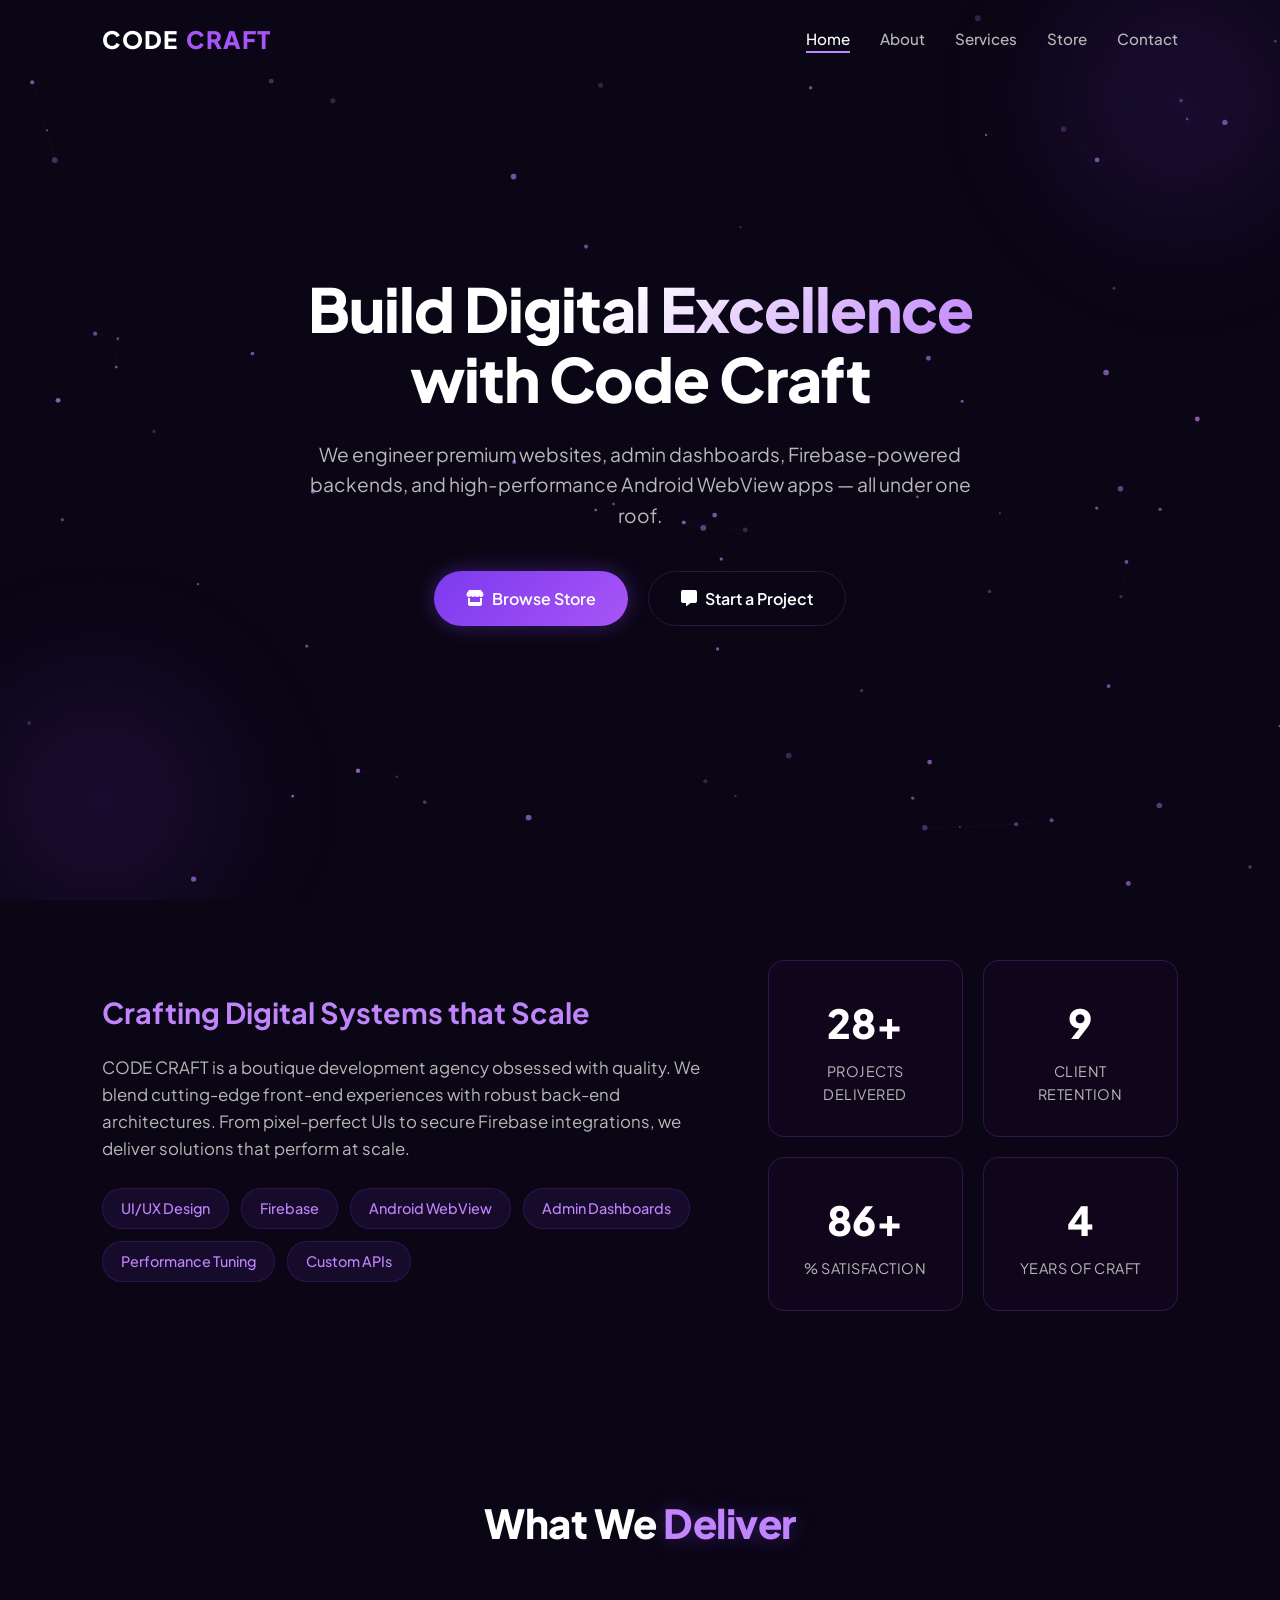
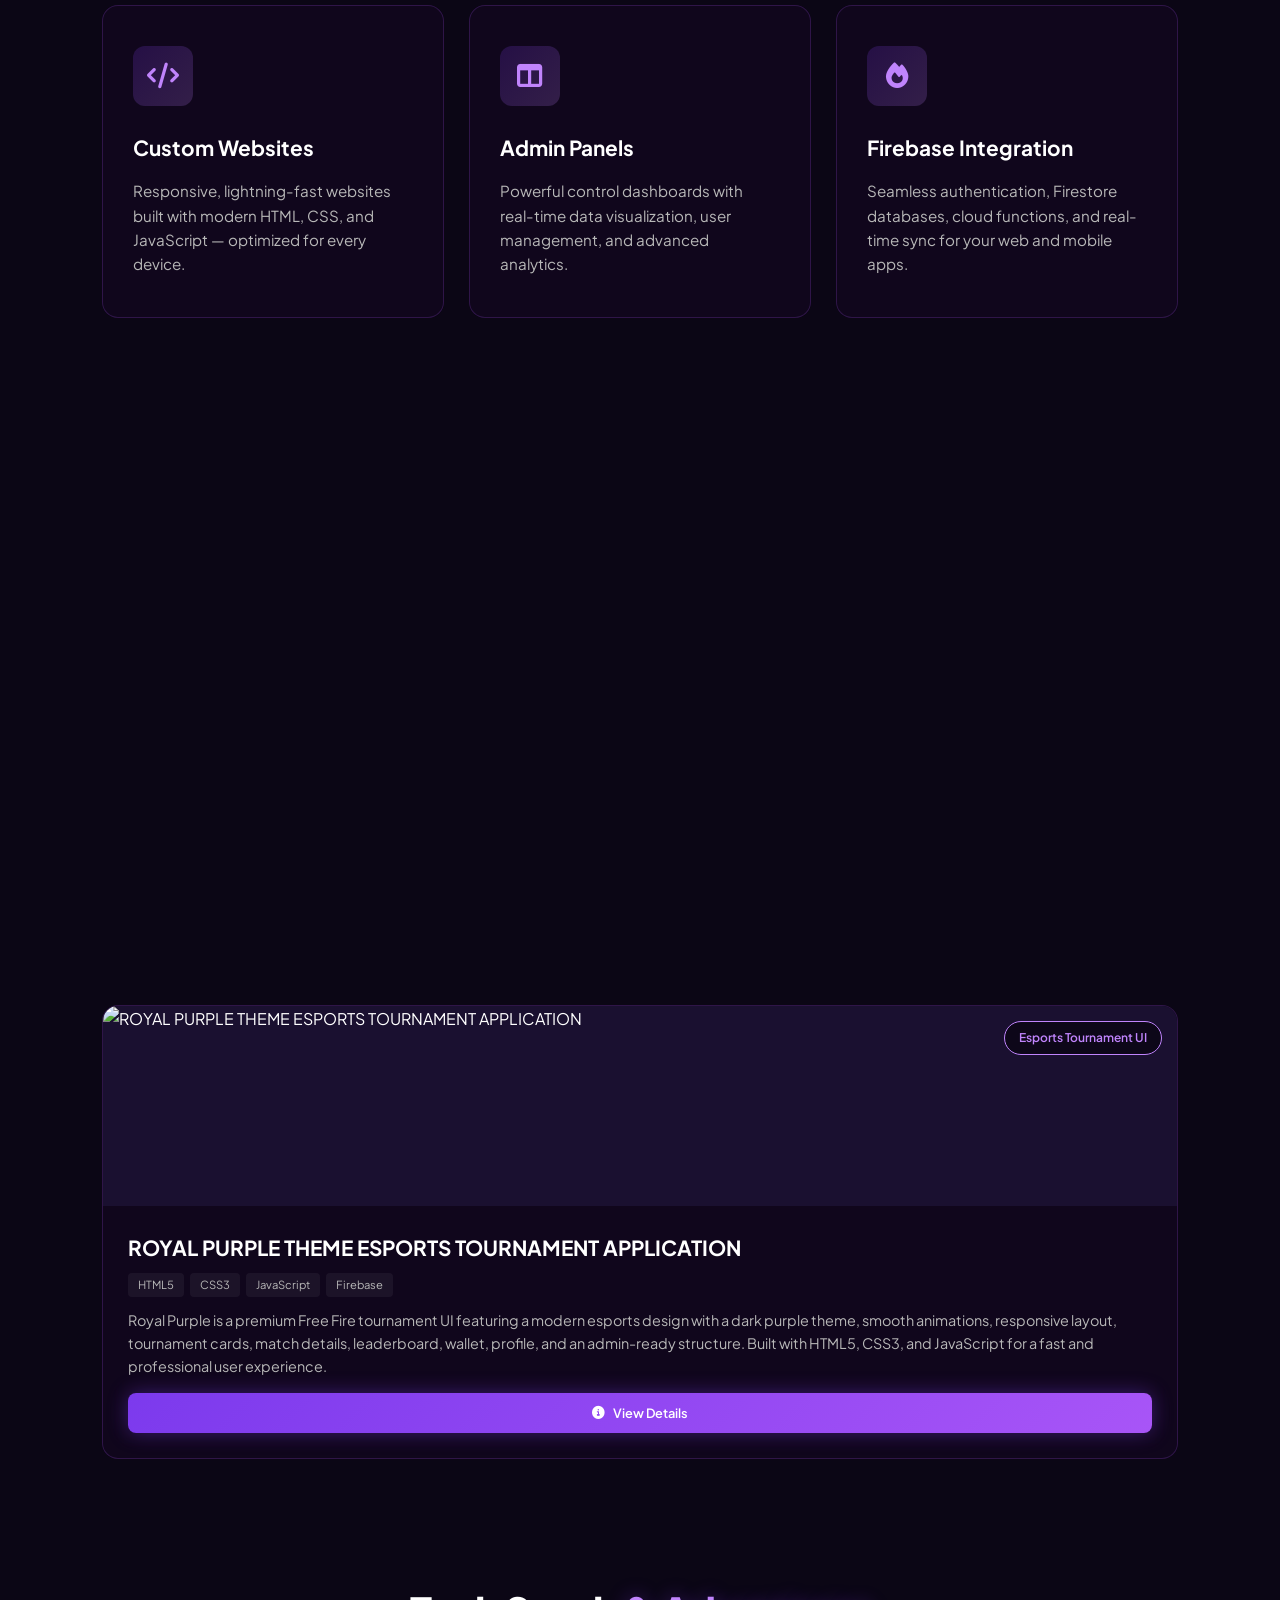
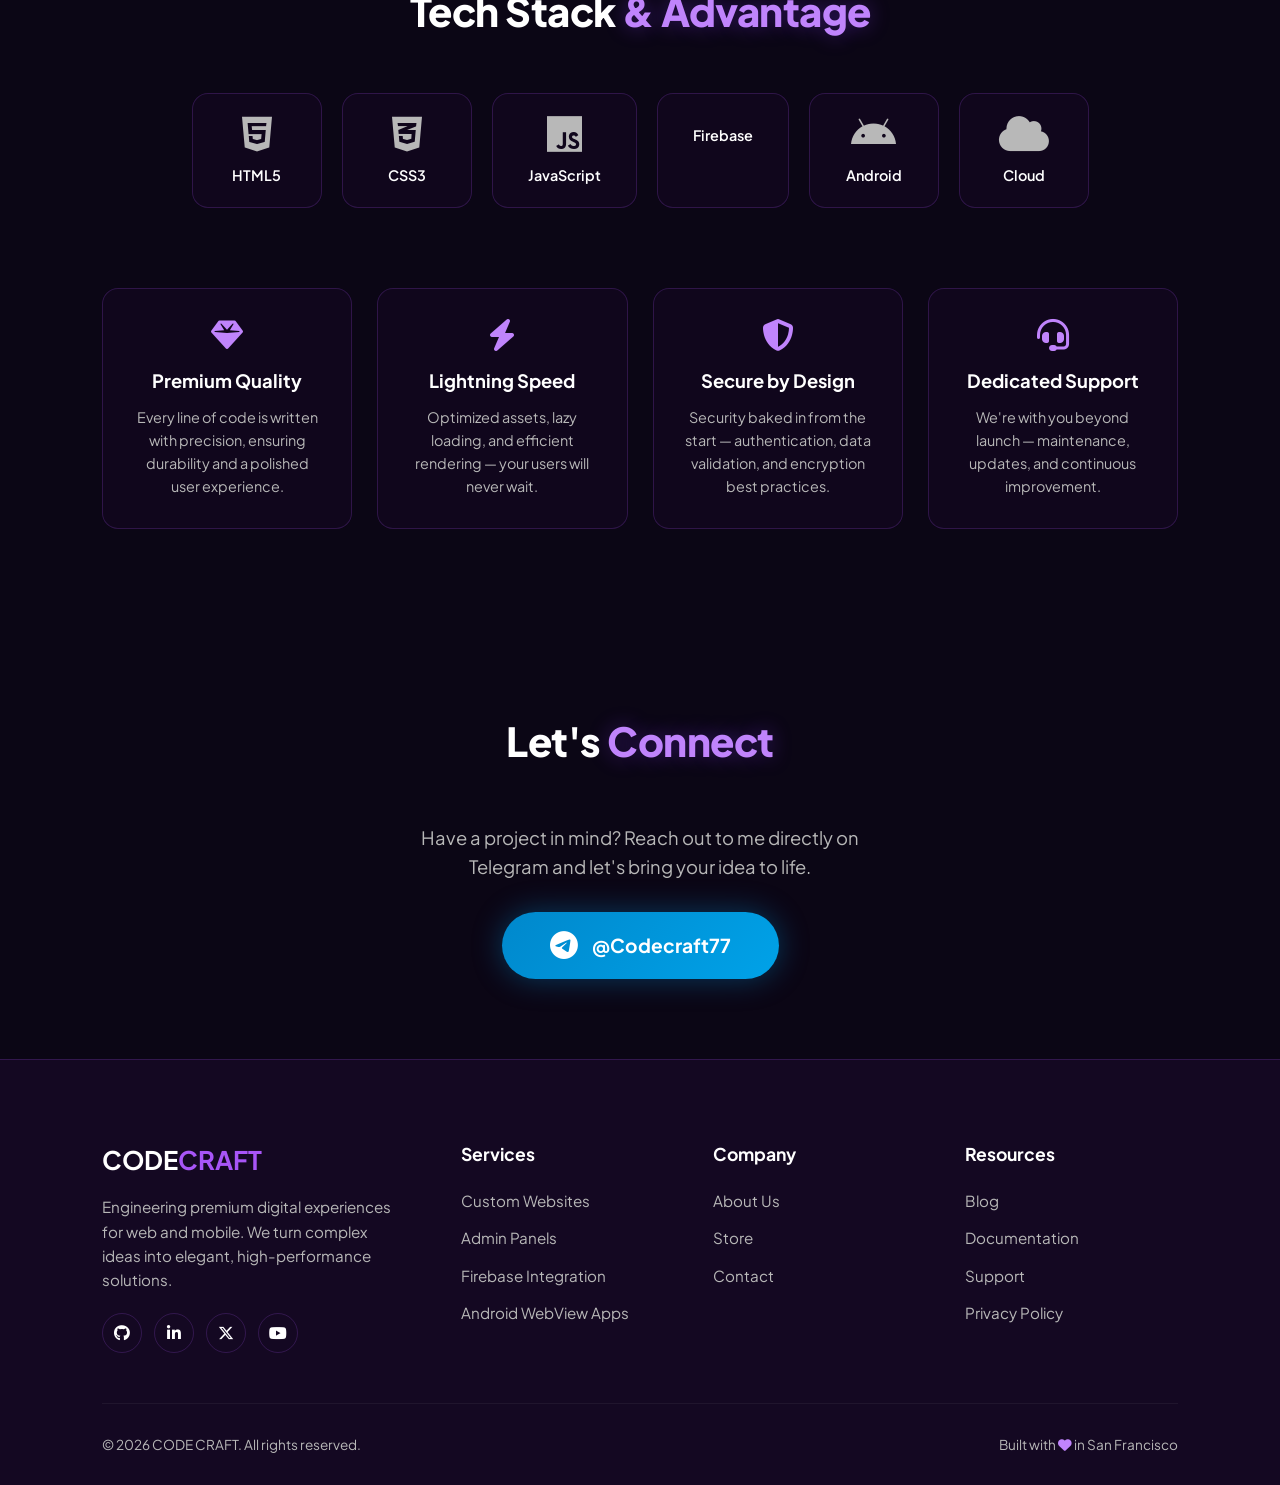
==== commit 994cf8cd: "Add files via upload" ====
--- a/index.html
+++ b/index.html
@@ -192,8 +192,8 @@
         <h2 class="section-title reveal">Let's <span>Connect</span></h2>
         <div class="contact-simple reveal">
             <p>Have a project in mind? Reach out to me directly on Telegram and let's bring your idea to life.</p>
-            <a href="https://t.me/imdevloper" target="_blank" class="telegram-btn">
-                <i class="fa-brands fa-telegram"></i> @imdevloper
+            <a href="https://telegram.me/codecraft77" target="_blank" class="telegram-btn">
+                <i class="fa-brands fa-telegram"></i> @Codecraft77
             </a>
         </div>
     </section>
@@ -453,7 +453,7 @@
                     tech: [],
                     oldPrice: '',
                     newPrice: '',
-                    contactLink: 'https://t.me/imdevloper'
+                    contactLink: 'https://telegram.me/codecraft77'
                 };
                 projects.push(newProject);
                 ProjectsStore.saveProjects(projects);
